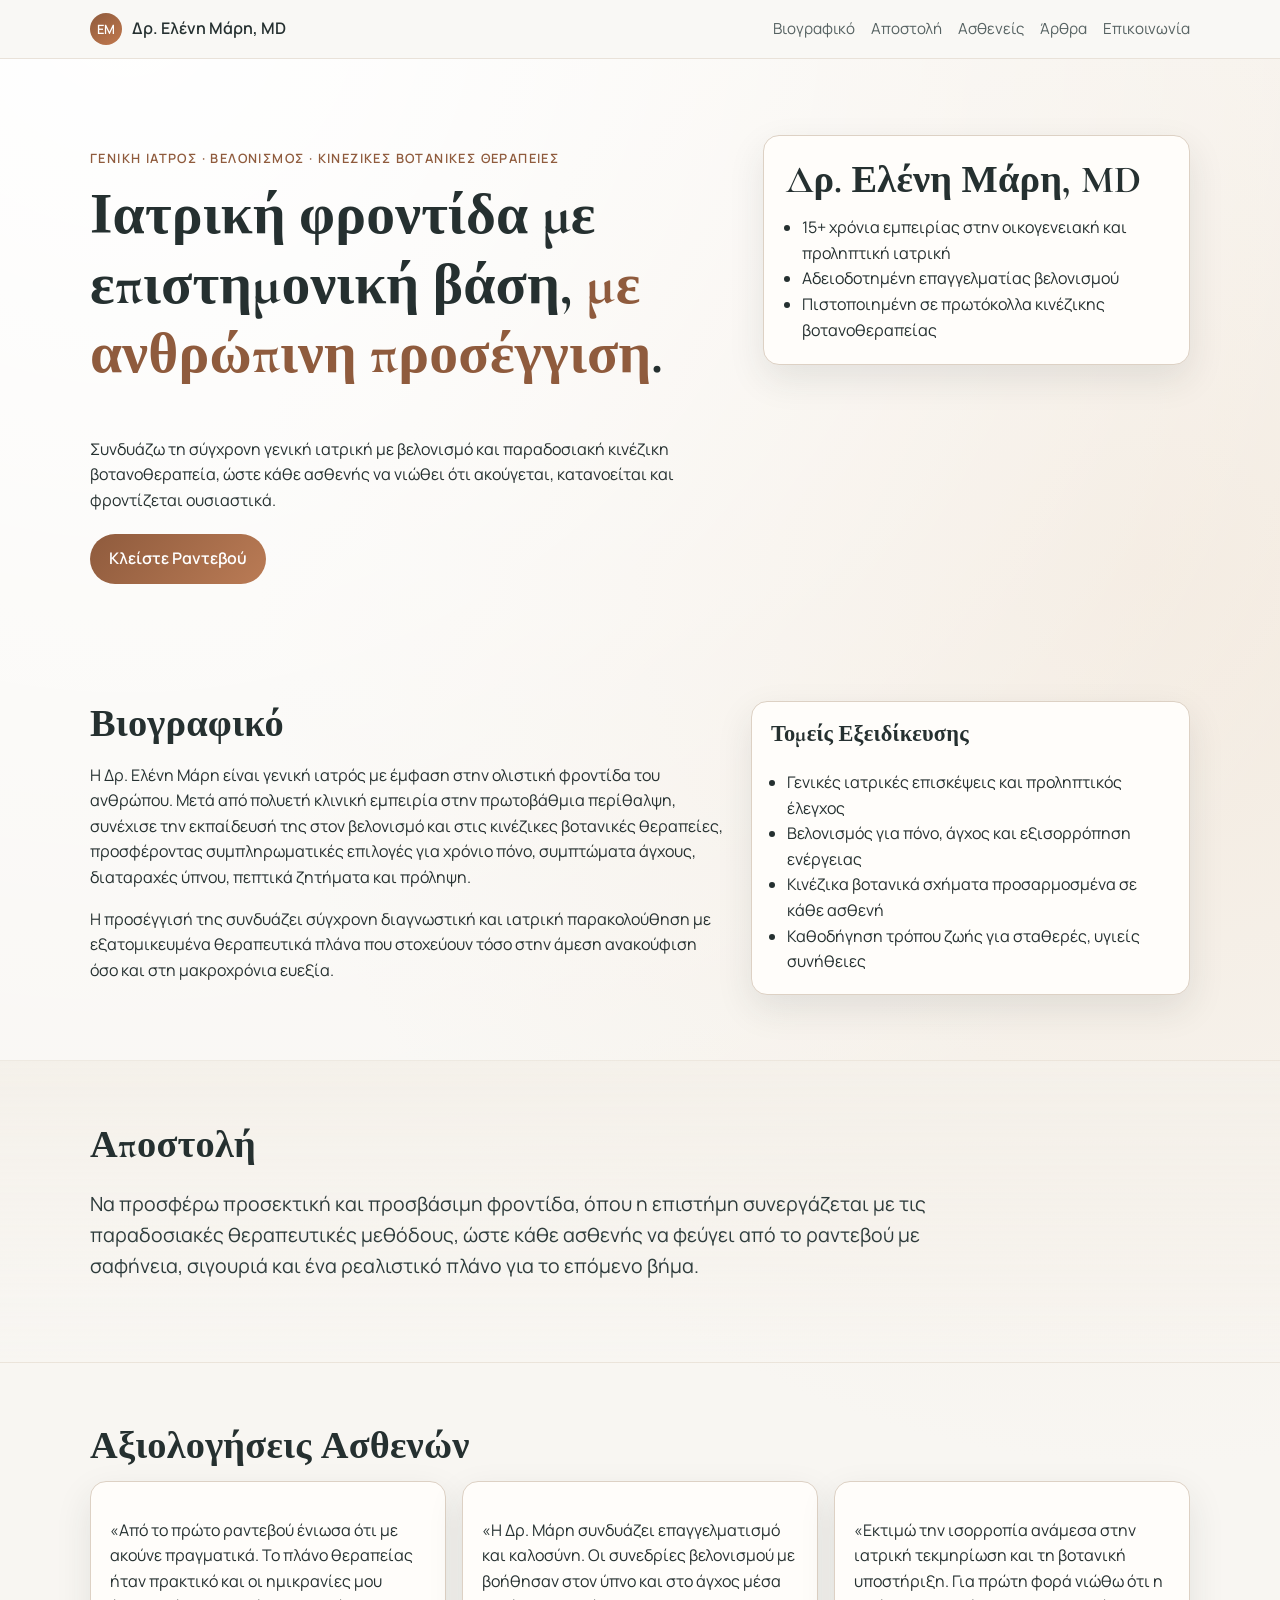
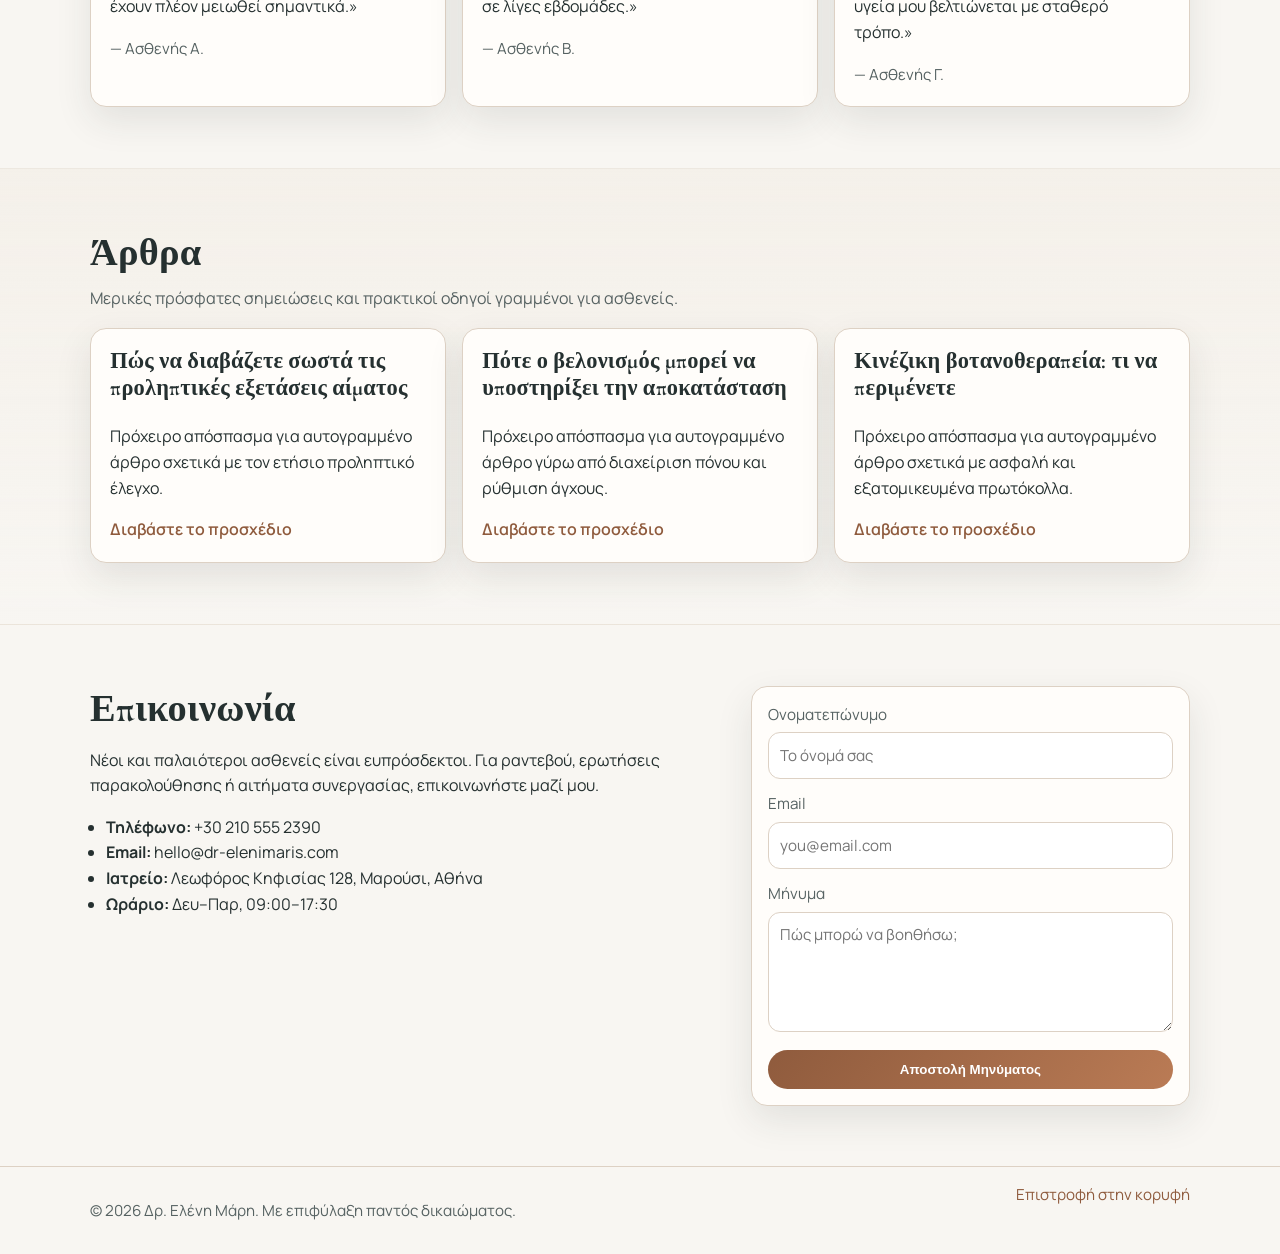
==== v2/index.html @ feaaeed3 "Adding codex version" ====
<!doctype html>
<html lang="el">
  <head>
    <meta charset="UTF-8" />
    <meta name="viewport" content="width=device-width, initial-scale=1.0" />
    <meta
      name="description"
      content="Δρ. Ελένη Μάρη | Γενική Ιατρική, Βελονισμός και Παραδοσιακές Κινέζικες Βοτανικές Θεραπείες"
    />
    <title>Δρ. Ελένη Μάρη | Γενική Ιατρική και Ολιστική Φροντίδα</title>
    <link rel="preconnect" href="https://fonts.googleapis.com" />
    <link rel="preconnect" href="https://fonts.gstatic.com" crossorigin />
    <link
      href="https://fonts.googleapis.com/css2?family=Cormorant+Garamond:wght@500;600;700&family=Manrope:wght@400;500;600&display=swap"
      rel="stylesheet"
    />
    <link rel="stylesheet" href="styles.css" />
  </head>
  <body>
    <header class="site-header">
      <div class="container header-inner">
        <a class="brand" href="#top">
          <span class="brand-mark">EM</span>
          <span class="brand-text">Δρ. Ελένη Μάρη, MD</span>
        </a>
        <nav class="nav">
          <a href="#about">Βιογραφικό</a>
          <a href="#mission">Αποστολή</a>
          <a href="#reviews">Ασθενείς</a>
          <a href="#articles">Άρθρα</a>
          <a href="#contact">Επικοινωνία</a>
        </nav>
      </div>
    </header>

    <main id="top">
      <section class="hero">
        <div class="container hero-grid">
          <div class="hero-copy">
            <p class="kicker">Γενική Ιατρός · Βελονισμός · Κινέζικες Βοτανικές Θεραπείες</p>
            <h1>
              Ιατρική φροντίδα με επιστημονική βάση,
              <span class="highlight">με ανθρώπινη προσέγγιση</span>.
            </h1>
            <p>
              Συνδυάζω τη σύγχρονη γενική ιατρική με βελονισμό και παραδοσιακή κινέζικη βοτανοθεραπεία,
              ώστε κάθε ασθενής να νιώθει ότι ακούγεται, κατανοείται και φροντίζεται ουσιαστικά.
            </p>
            <a class="btn" href="#contact">Κλείστε Ραντεβού</a>
          </div>
          <div class="hero-card" aria-label="σύντομο προφίλ ιατρού">
            <h2>Δρ. Ελένη Μάρη, MD</h2>
            <ul>
              <li>15+ χρόνια εμπειρίας στην οικογενειακή και προληπτική ιατρική</li>
              <li>Αδειοδοτημένη επαγγελματίας βελονισμού</li>
              <li>Πιστοποιημένη σε πρωτόκολλα κινέζικης βοτανοθεραπείας</li>
            </ul>
          </div>
        </div>
      </section>

      <section id="about" class="section">
        <div class="container split">
          <div>
            <h2>Βιογραφικό</h2>
            <p>
              Η Δρ. Ελένη Μάρη είναι γενική ιατρός με έμφαση στην ολιστική φροντίδα του ανθρώπου. Μετά από
              πολυετή κλινική εμπειρία στην πρωτοβάθμια περίθαλψη, συνέχισε την εκπαίδευσή της στον βελονισμό
              και στις κινέζικες βοτανικές θεραπείες, προσφέροντας συμπληρωματικές επιλογές για χρόνιο πόνο,
              συμπτώματα άγχους, διαταραχές ύπνου, πεπτικά ζητήματα και πρόληψη.
            </p>
            <p>
              Η προσέγγισή της συνδυάζει σύγχρονη διαγνωστική και ιατρική παρακολούθηση με εξατομικευμένα
              θεραπευτικά πλάνα που στοχεύουν τόσο στην άμεση ανακούφιση όσο και στη μακροχρόνια ευεξία.
            </p>
          </div>
          <aside class="panel">
            <h3>Τομείς Εξειδίκευσης</h3>
            <ul>
              <li>Γενικές ιατρικές επισκέψεις και προληπτικός έλεγχος</li>
              <li>Βελονισμός για πόνο, άγχος και εξισορρόπηση ενέργειας</li>
              <li>Κινέζικα βοτανικά σχήματα προσαρμοσμένα σε κάθε ασθενή</li>
              <li>Καθοδήγηση τρόπου ζωής για σταθερές, υγιείς συνήθειες</li>
            </ul>
          </aside>
        </div>
      </section>

      <section id="mission" class="section alt">
        <div class="container">
          <h2>Αποστολή</h2>
          <p class="mission-text">
            Να προσφέρω προσεκτική και προσβάσιμη φροντίδα, όπου η επιστήμη συνεργάζεται με τις παραδοσιακές
            θεραπευτικές μεθόδους, ώστε κάθε ασθενής να φεύγει από το ραντεβού με σαφήνεια, σιγουριά και ένα
            ρεαλιστικό πλάνο για το επόμενο βήμα.
          </p>
        </div>
      </section>

      <section id="reviews" class="section">
        <div class="container">
          <h2>Αξιολογήσεις Ασθενών</h2>
          <div class="cards three">
            <article class="card">
              <p>
                «Από το πρώτο ραντεβού ένιωσα ότι με ακούνε πραγματικά. Το πλάνο θεραπείας ήταν πρακτικό και
                οι ημικρανίες μου έχουν πλέον μειωθεί σημαντικά.»
              </p>
              <span>— Ασθενής Α.</span>
            </article>
            <article class="card">
              <p>
                «Η Δρ. Μάρη συνδυάζει επαγγελματισμό και καλοσύνη. Οι συνεδρίες βελονισμού με βοήθησαν στον
                ύπνο και στο άγχος μέσα σε λίγες εβδομάδες.»
              </p>
              <span>— Ασθενής Β.</span>
            </article>
            <article class="card">
              <p>
                «Εκτιμώ την ισορροπία ανάμεσα στην ιατρική τεκμηρίωση και τη βοτανική υποστήριξη. Για πρώτη
                φορά νιώθω ότι η υγεία μου βελτιώνεται με σταθερό τρόπο.»
              </p>
              <span>— Ασθενής Γ.</span>
            </article>
          </div>
        </div>
      </section>

      <section id="articles" class="section alt">
        <div class="container">
          <h2>Άρθρα</h2>
          <p class="section-intro">Μερικές πρόσφατες σημειώσεις και πρακτικοί οδηγοί γραμμένοι για ασθενείς.</p>
          <div class="cards">
            <article class="card article">
              <h3>Πώς να διαβάζετε σωστά τις προληπτικές εξετάσεις αίματος</h3>
              <p>Πρόχειρο απόσπασμα για αυτογραμμένο άρθρο σχετικά με τον ετήσιο προληπτικό έλεγχο.</p>
              <a href="#" aria-label="ανάγνωση πρόχειρου άρθρου">Διαβάστε το προσχέδιο</a>
            </article>
            <article class="card article">
              <h3>Πότε ο βελονισμός μπορεί να υποστηρίξει την αποκατάσταση</h3>
              <p>Πρόχειρο απόσπασμα για αυτογραμμένο άρθρο γύρω από διαχείριση πόνου και ρύθμιση άγχους.</p>
              <a href="#" aria-label="ανάγνωση πρόχειρου άρθρου">Διαβάστε το προσχέδιο</a>
            </article>
            <article class="card article">
              <h3>Κινέζικη βοτανοθεραπεία: τι να περιμένετε</h3>
              <p>Πρόχειρο απόσπασμα για αυτογραμμένο άρθρο σχετικά με ασφαλή και εξατομικευμένα πρωτόκολλα.</p>
              <a href="#" aria-label="ανάγνωση πρόχειρου άρθρου">Διαβάστε το προσχέδιο</a>
            </article>
          </div>
        </div>
      </section>

      <section id="contact" class="section">
        <div class="container split">
          <div>
            <h2>Επικοινωνία</h2>
            <p>
              Νέοι και παλαιότεροι ασθενείς είναι ευπρόσδεκτοι. Για ραντεβού, ερωτήσεις παρακολούθησης ή
              αιτήματα συνεργασίας, επικοινωνήστε μαζί μου.
            </p>
            <ul class="contact-list">
              <li><strong>Τηλέφωνο:</strong> +30 210 555 2390</li>
              <li><strong>Email:</strong> hello@dr-elenimaris.com</li>
              <li><strong>Ιατρείο:</strong> Λεωφόρος Κηφισίας 128, Μαρούσι, Αθήνα</li>
              <li><strong>Ωράριο:</strong> Δευ–Παρ, 09:00–17:30</li>
            </ul>
          </div>
          <form class="contact-form" action="#" method="post">
            <label>
              Ονοματεπώνυμο
              <input type="text" name="name" placeholder="Το όνομά σας" />
            </label>
            <label>
              Email
              <input type="email" name="email" placeholder="you@email.com" />
            </label>
            <label>
              Μήνυμα
              <textarea name="message" rows="4" placeholder="Πώς μπορώ να βοηθήσω;"></textarea>
            </label>
            <button type="submit" class="btn">Αποστολή Μηνύματος</button>
          </form>
        </div>
      </section>
    </main>

    <footer class="site-footer">
      <div class="container footer-inner">
        <p>© 2026 Δρ. Ελένη Μάρη. Με επιφύλαξη παντός δικαιώματος.</p>
        <a href="#top">Επιστροφή στην κορυφή</a>
      </div>
    </footer>
  </body>
</html>
---- v2/styles.css ----
:root {
  --bg: #f8f6f2;
  --bg-alt: #efe9df;
  --surface: #fffdfa;
  --ink: #253030;
  --muted: #566262;
  --accent: #8f5b3d;
  --accent-soft: #d8b69f;
  --line: #ddd1c4;
  --radius: 16px;
  --shadow: 0 14px 36px rgba(37, 48, 48, 0.1);
}

* {
  box-sizing: border-box;
}

html {
  scroll-behavior: smooth;
}

body {
  margin: 0;
  font-family: "Manrope", sans-serif;
  color: var(--ink);
  line-height: 1.6;
  background:
    radial-gradient(circle at 10% 0%, #fff 0%, transparent 45%),
    radial-gradient(circle at 90% 20%, #f3eadf 0%, transparent 35%),
    var(--bg);
}

h1,
h2,
h3 {
  margin-top: 0;
  line-height: 1.2;
  font-family: "Cormorant Garamond", serif;
  letter-spacing: 0.2px;
}

h1 {
  font-size: clamp(2rem, 6vw, 3.6rem);
}

h2 {
  font-size: clamp(1.7rem, 4vw, 2.4rem);
  margin-bottom: 0.75rem;
}

h3 {
  font-size: 1.4rem;
}

a {
  color: inherit;
}

.container {
  width: min(1100px, 92%);
  margin: 0 auto;
}

.site-header {
  position: sticky;
  top: 0;
  z-index: 20;
  background: color-mix(in srgb, var(--bg) 80%, #fff);
  backdrop-filter: blur(8px);
  border-bottom: 1px solid color-mix(in srgb, var(--line) 55%, transparent);
}

.header-inner {
  display: flex;
  justify-content: space-between;
  align-items: center;
  padding: 0.8rem 0;
  gap: 1rem;
}

.brand {
  display: inline-flex;
  gap: 0.6rem;
  align-items: center;
  text-decoration: none;
  font-weight: 600;
}

.brand-mark {
  width: 2rem;
  height: 2rem;
  border-radius: 50%;
  display: grid;
  place-items: center;
  color: #fff;
  font-size: 0.8rem;
  background: linear-gradient(145deg, var(--accent), #c1784d);
}

.nav {
  display: flex;
  gap: 1rem;
  font-size: 0.95rem;
}

.nav a {
  text-decoration: none;
  color: var(--muted);
}

.nav a:hover,
.nav a:focus-visible {
  color: var(--accent);
}

.hero {
  padding: 4.8rem 0 3.5rem;
}

.hero-grid {
  display: grid;
  grid-template-columns: 1.5fr 1fr;
  gap: 2rem;
  align-items: start;
}

.kicker {
  text-transform: uppercase;
  font-size: 0.8rem;
  letter-spacing: 1.4px;
  color: var(--accent);
  font-weight: 600;
}

.highlight {
  color: var(--accent);
}

.hero p {
  max-width: 62ch;
}

.btn {
  display: inline-block;
  text-decoration: none;
  border: none;
  cursor: pointer;
  margin-top: 0.3rem;
  padding: 0.75rem 1.2rem;
  border-radius: 999px;
  color: #fff;
  background: linear-gradient(130deg, var(--accent), #ba7b55);
  font-weight: 600;
}

.btn:hover,
.btn:focus-visible {
  filter: brightness(1.05);
}

.hero-card,
.panel,
.card,
.contact-form {
  background: var(--surface);
  border-radius: var(--radius);
  border: 1px solid var(--line);
  box-shadow: var(--shadow);
}

.hero-card {
  padding: 1.3rem 1.4rem;
}

.hero-card ul,
.panel ul,
.contact-list {
  margin: 0;
  padding-left: 1rem;
}

.section {
  padding: 3.8rem 0;
}

.alt {
  background: linear-gradient(180deg, color-mix(in srgb, var(--bg-alt) 66%, #fff), transparent);
  border-top: 1px solid color-mix(in srgb, var(--line) 40%, transparent);
  border-bottom: 1px solid color-mix(in srgb, var(--line) 40%, transparent);
}

.split {
  display: grid;
  grid-template-columns: 1.45fr 1fr;
  gap: 1.5rem;
  align-items: start;
}

.panel {
  padding: 1.2rem;
}

.mission-text {
  font-size: 1.22rem;
  max-width: 75ch;
  color: #2d3b3b;
}

.cards {
  display: grid;
  gap: 1rem;
  grid-template-columns: repeat(auto-fit, minmax(220px, 1fr));
}

.cards.three {
  grid-template-columns: repeat(3, minmax(200px, 1fr));
}

.card {
  padding: 1.2rem;
}

.card span {
  color: var(--muted);
  font-size: 0.95rem;
}

.section-intro {
  margin-top: -0.1rem;
  color: var(--muted);
}

.article a {
  color: var(--accent);
  font-weight: 600;
  text-decoration: none;
}

.contact-form {
  display: grid;
  gap: 0.8rem;
  padding: 1rem;
}

.contact-form label {
  display: grid;
  gap: 0.35rem;
  font-size: 0.95rem;
  color: var(--muted);
}

input,
textarea {
  border: 1px solid var(--line);
  border-radius: 12px;
  padding: 0.65rem 0.7rem;
  font: inherit;
  color: var(--ink);
  background: #fff;
}

input:focus,
textarea:focus {
  outline: 2px solid color-mix(in srgb, var(--accent) 45%, white);
  outline-offset: 1px;
}

.site-footer {
  border-top: 1px solid var(--line);
  padding: 1rem 0;
  font-size: 0.95rem;
}

.footer-inner {
  display: flex;
  justify-content: space-between;
  gap: 1rem;
  color: var(--muted);
}

.footer-inner a {
  color: var(--accent);
  text-decoration: none;
}

@media (max-width: 900px) {
  .hero-grid,
  .split,
  .cards.three {
    grid-template-columns: 1fr;
  }

  .header-inner {
    flex-direction: column;
    align-items: start;
  }

  .nav {
    flex-wrap: wrap;
  }
}

@media (max-width: 620px) {
  .hero {
    padding-top: 3.8rem;
  }

  .site-header {
    position: static;
  }
}
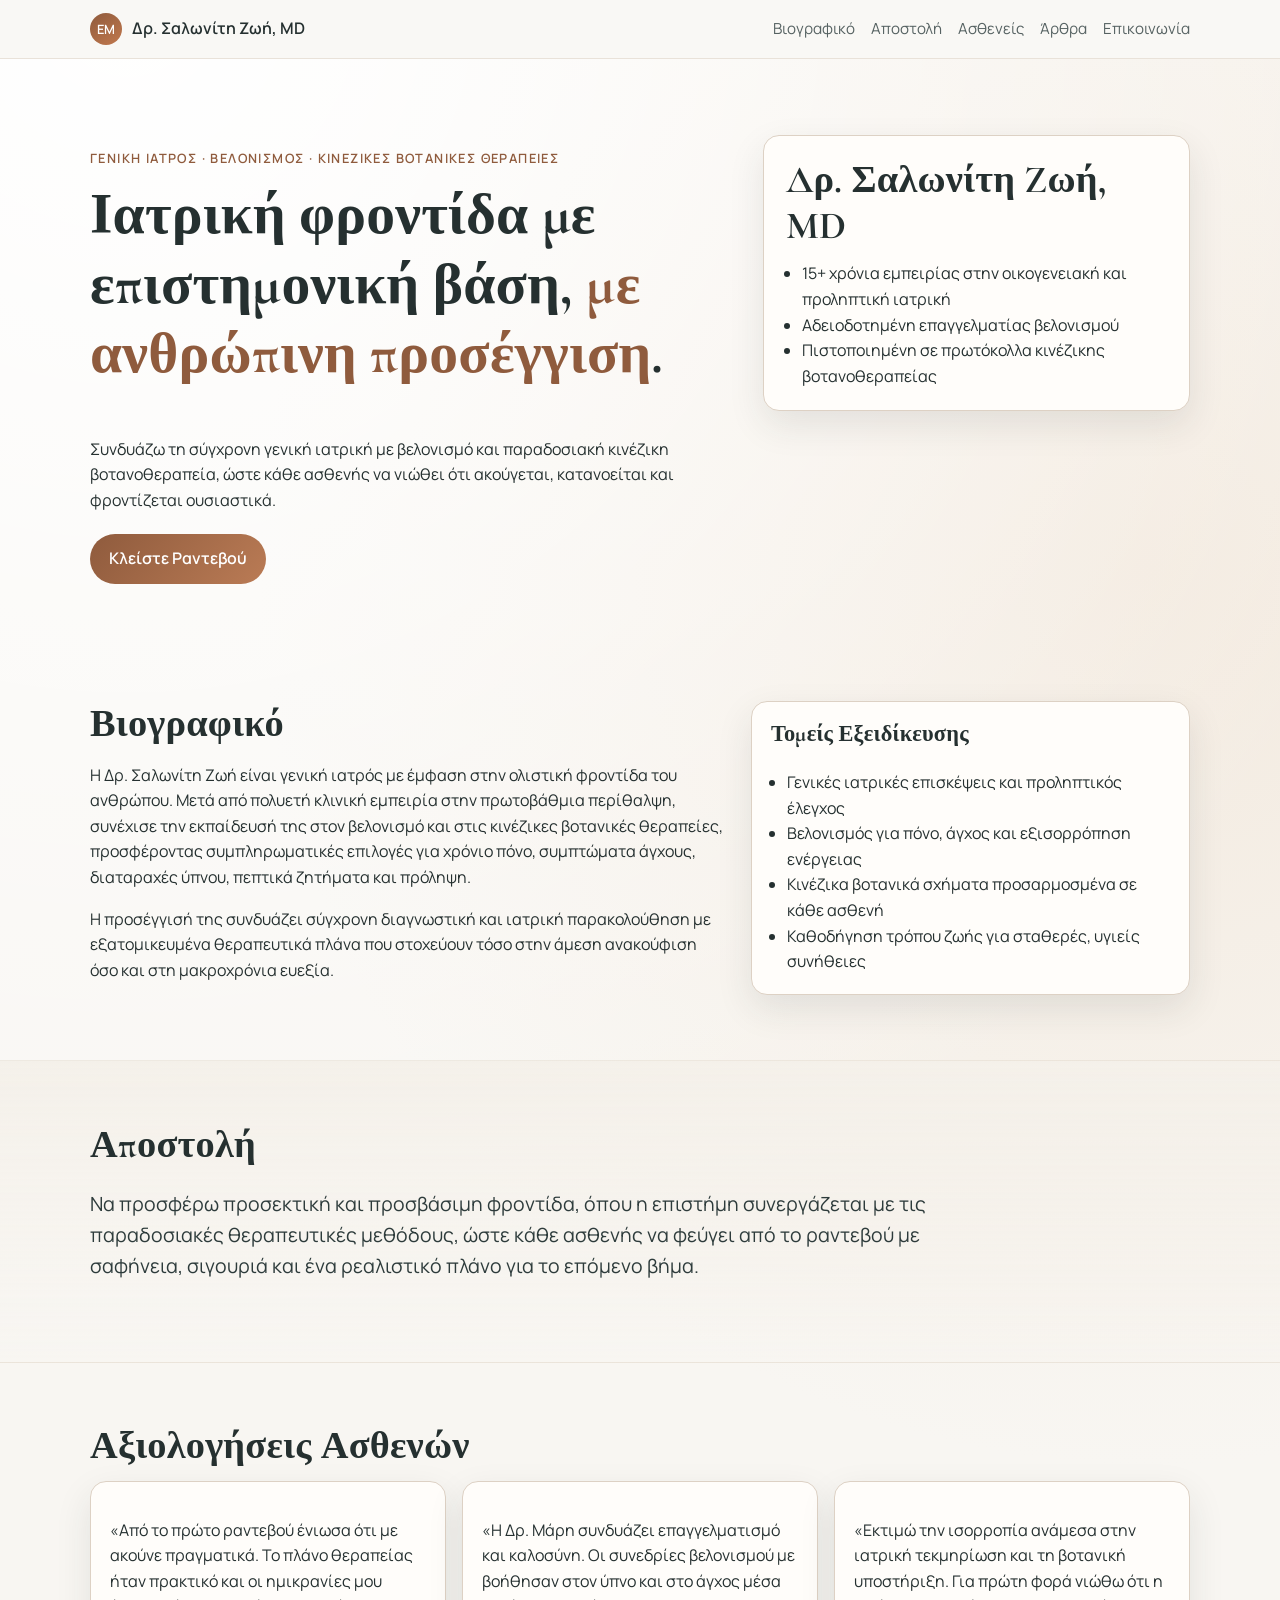
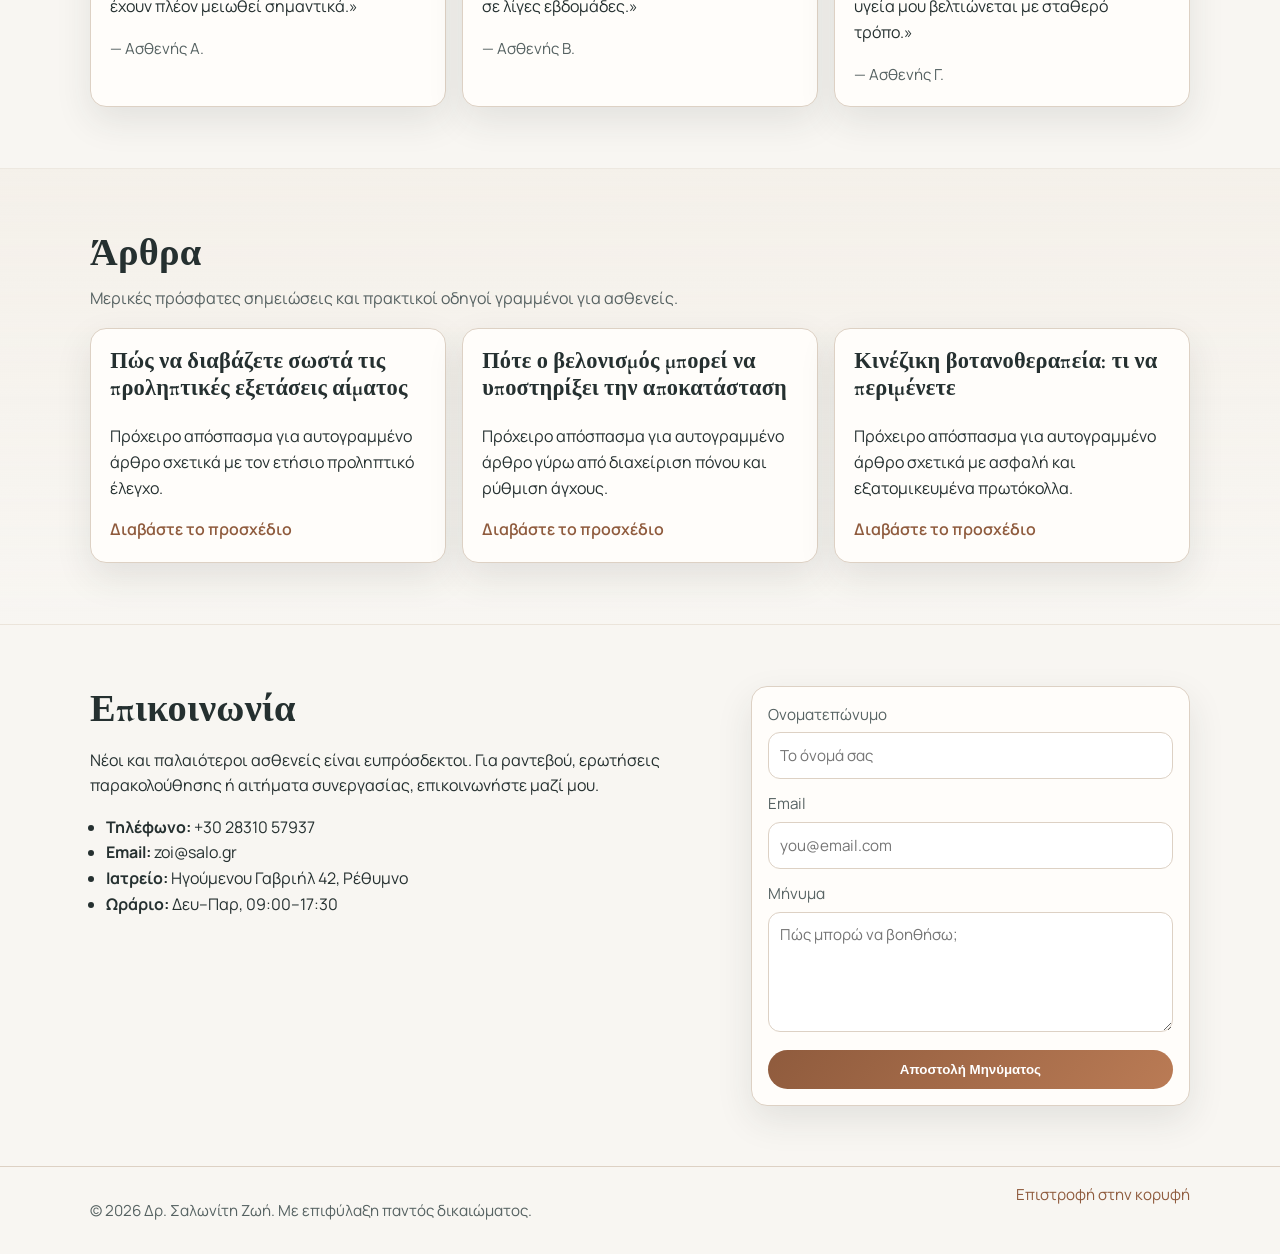
==== commit da5a6193: "Replacing name, tel and address in v2" ====
--- a/v2/index.html
+++ b/v2/index.html
@@ -5,9 +5,9 @@
     <meta name="viewport" content="width=device-width, initial-scale=1.0" />
     <meta
       name="description"
-      content="Δρ. Ελένη Μάρη | Γενική Ιατρική, Βελονισμός και Παραδοσιακές Κινέζικες Βοτανικές Θεραπείες"
+      content="Δρ. Σαλωνίτη Zωή | Γενική Ιατρική, Βελονισμός και Παραδοσιακές Κινέζικες Βοτανικές Θεραπείες"
     />
-    <title>Δρ. Ελένη Μάρη | Γενική Ιατρική και Ολιστική Φροντίδα</title>
+    <title>Δρ. Σαλωνίτη Zωή | Γενική Ιατρική και Ολιστική Φροντίδα</title>
     <link rel="preconnect" href="https://fonts.googleapis.com" />
     <link rel="preconnect" href="https://fonts.gstatic.com" crossorigin />
     <link
@@ -21,7 +21,7 @@
       <div class="container header-inner">
         <a class="brand" href="#top">
           <span class="brand-mark">EM</span>
-          <span class="brand-text">Δρ. Ελένη Μάρη, MD</span>
+          <span class="brand-text">Δρ. Σαλωνίτη Zωή, MD</span>
         </a>
         <nav class="nav">
           <a href="#about">Βιογραφικό</a>
@@ -49,7 +49,7 @@
             <a class="btn" href="#contact">Κλείστε Ραντεβού</a>
           </div>
           <div class="hero-card" aria-label="σύντομο προφίλ ιατρού">
-            <h2>Δρ. Ελένη Μάρη, MD</h2>
+            <h2>Δρ. Σαλωνίτη Zωή, MD</h2>
             <ul>
               <li>15+ χρόνια εμπειρίας στην οικογενειακή και προληπτική ιατρική</li>
               <li>Αδειοδοτημένη επαγγελματίας βελονισμού</li>
@@ -64,7 +64,7 @@
           <div>
             <h2>Βιογραφικό</h2>
             <p>
-              Η Δρ. Ελένη Μάρη είναι γενική ιατρός με έμφαση στην ολιστική φροντίδα του ανθρώπου. Μετά από
+              Η Δρ. Σαλωνίτη Zωή είναι γενική ιατρός με έμφαση στην ολιστική φροντίδα του ανθρώπου. Μετά από
               πολυετή κλινική εμπειρία στην πρωτοβάθμια περίθαλψη, συνέχισε την εκπαίδευσή της στον βελονισμό
               και στις κινέζικες βοτανικές θεραπείες, προσφέροντας συμπληρωματικές επιλογές για χρόνιο πόνο,
               συμπτώματα άγχους, διαταραχές ύπνου, πεπτικά ζητήματα και πρόληψη.
@@ -159,9 +159,9 @@
               αιτήματα συνεργασίας, επικοινωνήστε μαζί μου.
             </p>
             <ul class="contact-list">
-              <li><strong>Τηλέφωνο:</strong> +30 210 555 2390</li>
-              <li><strong>Email:</strong> hello@dr-elenimaris.com</li>
-              <li><strong>Ιατρείο:</strong> Λεωφόρος Κηφισίας 128, Μαρούσι, Αθήνα</li>
+              <li><strong>Τηλέφωνο:</strong> +30 28310 57937</li>
+              <li><strong>Email:</strong> zoi@salo.gr</li>
+              <li><strong>Ιατρείο:</strong> Ηγούμενου Γαβριήλ 42, Ρέθυμνο</li>
               <li><strong>Ωράριο:</strong> Δευ–Παρ, 09:00–17:30</li>
             </ul>
           </div>
@@ -186,7 +186,7 @@
 
     <footer class="site-footer">
       <div class="container footer-inner">
-        <p>© 2026 Δρ. Ελένη Μάρη. Με επιφύλαξη παντός δικαιώματος.</p>
+        <p>© 2026 Δρ. Σαλωνίτη Zωή. Με επιφύλαξη παντός δικαιώματος.</p>
         <a href="#top">Επιστροφή στην κορυφή</a>
       </div>
     </footer>
